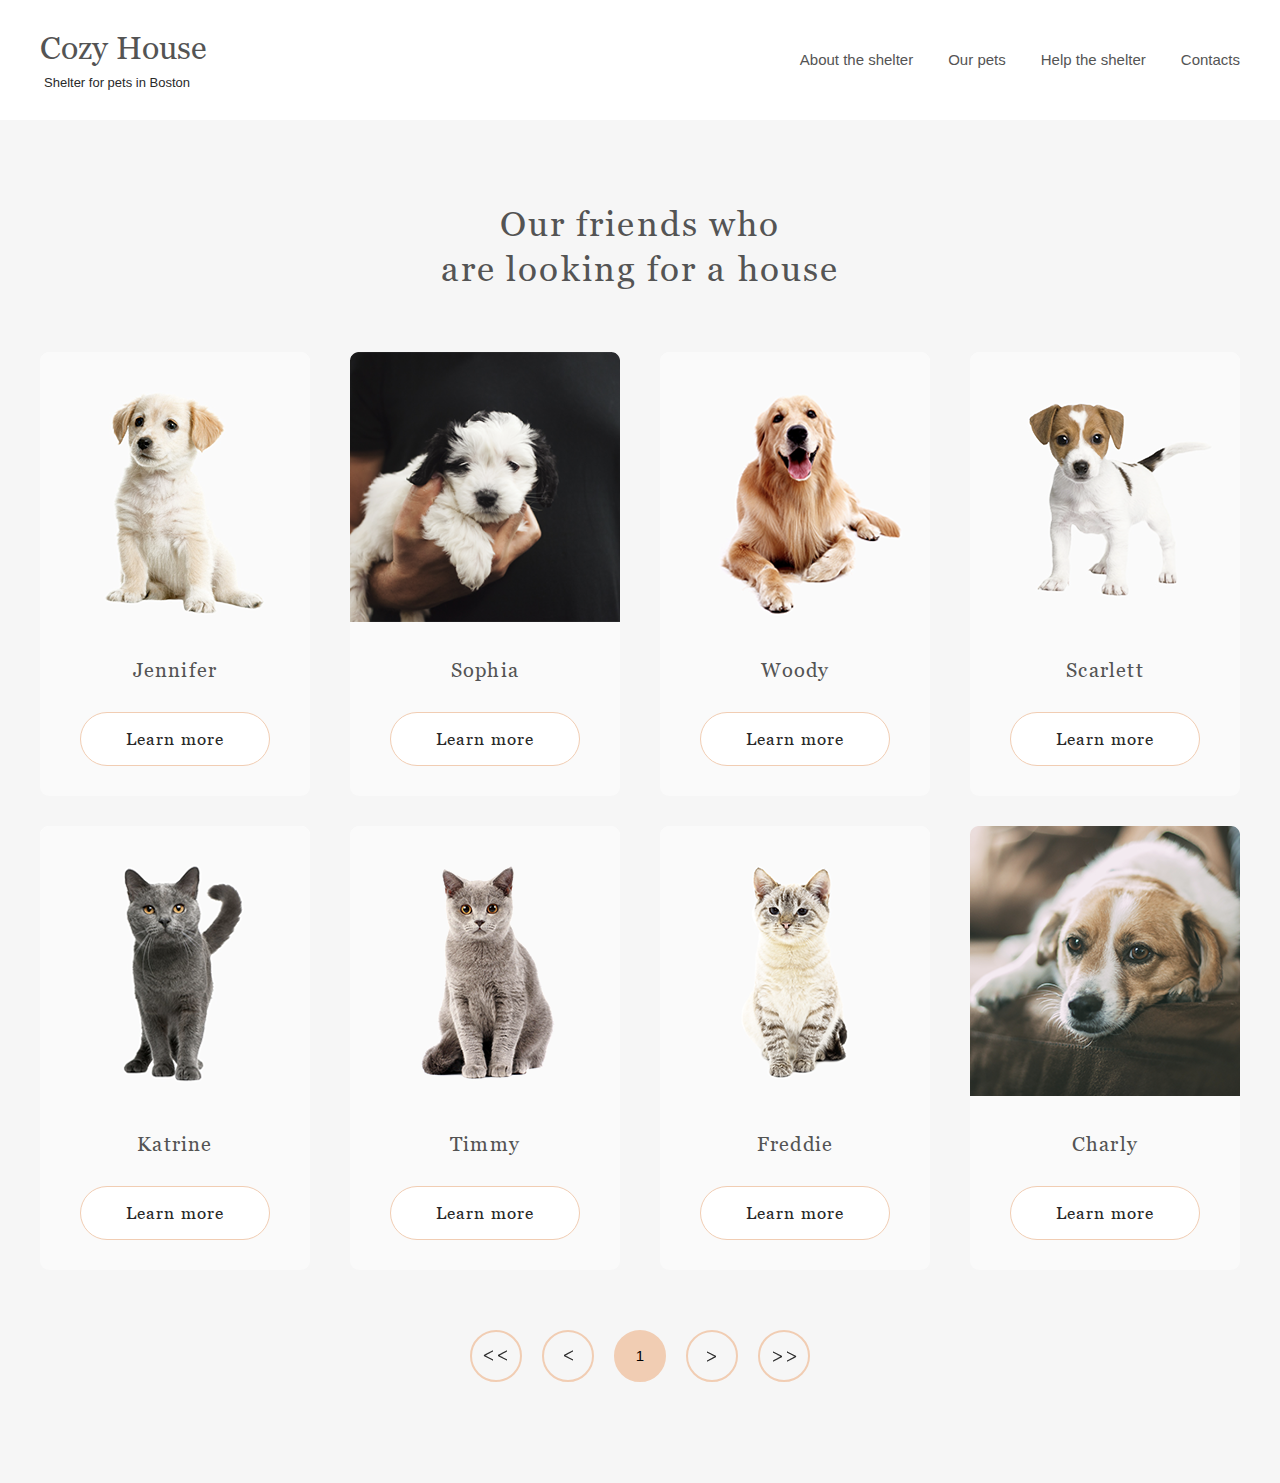
==== pets.html @ 5f69e162 "add: ourPets page, header + slider" ====
<!DOCTYPE html>
<html lang="en">
<head>
    <meta charset="UTF-8">
    <meta http-equiv="X-UA-Compatible" content="IE=edge">
    <meta name="viewport" content="width=device-width, initial-scale=1.0">
    <link rel="stylesheet" href="style.css">
    <title>Our friends</title>
</head>
<body class="mainContainer">
    <header>    
        <div class="headerPets">
            <div class="logo">
                <h1 class="dark1">Cozy House</h1>
                <div class="subtitle dark3">Shelter for pets in Boston</div>

            </div>
            <div class="menu">
                <nav>
                    <ul>
                        <a href='#about'><li class="listItem dark1">About the shelter</li></a>
                        <a href='#ourFriends'><li class="listItem dark1">Our pets</li></a>
                        <a href="#help"><li class="listItem dark1">Help the shelter</li></a>
                        <a href=""><li class="listItem dark1">Contacts</li></a>
                    </ul>
                </nav>
            </div>
        </div>        
    </header>
    <main>
        <section id="OP_pets">
           <h3>Our friends who <br> are looking for a house</h3>
           <div class="OP_slider">
                <div class="OP_track">
                    
                </div>
           </div>
           <div class="sliderButtons">
                <div class="roundButton first"> </div>
                <div class="roundButton previous"> </div>
                <div class="roundButton currentSlide orangeButton"> </div>
                <div class="roundButton next"> </div>
                <div class="roundButton last"> </div>
           </div>
           
        </section>

    </main>
    <footer></footer>
    <script src="ourPets.js" type="module"></script>    
</body>
</html>
---- style.css ----
/* css reset start */
html, body, div, span, applet, object, iframe,
h1, h2, h3, h4, h5, h6, p, blockquote, pre,
a, abbr, acronym, address, big, cite, code,
del, dfn, em, img, ins, kbd, q, s, samp,
small, strike, strong, sub, sup, tt, var,
b, u, i, center,
dl, dt, dd, ol, ul, li,
fieldset, form, label, legend,
table, caption, tbody, tfoot, thead, tr, th, td,
article, aside, canvas, details, embed, 
figure, figcaption, footer, header, hgroup, 
menu, nav, output, ruby, section, summary,
time, mark, audio, video {
	margin: 0;
	padding: 0;
	border: 0;
	font-size: 100%;
	font: inherit;
	vertical-align: baseline;
}
/* HTML5 display-role reset for older browsers */
article, aside, details, figcaption, figure, 
footer, header, hgroup, menu, nav, section {
	display: block;
}
body {
	line-height: 1;
}
ol, ul {
	list-style: none;
}
blockquote, q {
	quotes: none;
}
a{
	text-decoration: none;
	outline: none;
	cursor: pointer;
}
blockquote:before, blockquote:after,
q:before, q:after {
	content: '';
	content: none;
}
table {
	border-collapse: collapse;
	border-spacing: 0;
}
* {
    box-sizing: border-box;
}
/* CSS reset end */
body{
	font-family: 'Arial';
	font-style: normal;
	font-weight: 400;
	font-size: 15px;
	line-height: 160%;
}
.center{
	margin: 0 auto;
}
.headerFooterContainer{
width: 100%;
margin: 0 auto;
display: flex;
justify-content: space-between;
align-items: center;
top: 60px;
position: absolute;
padding: 0 40px;
}
header{
	max-width: 1280px;
	margin: 0 auto;
	position: relative;
}
.mainContainer{
	max-width: 1280px;
	margin: 0 auto;
}
h1{
	font-family: 'Georgia';
	font-style: normal;
	font-weight: 400;
	font-size: 32px;
	line-height: 110%;
	color: #F1CDB3;
}
.subtitle{
	margin-top: 10px;
	font-family: 'Arial';
	font-style: normal;
	font-weight: 400;
	font-size: 13px;
	line-height: 15px;	
	padding-left: 4px;
	color: white;
}
ul{
	display: flex;
	gap: 35px;	
}
.listItem{
	color: #CDCDCD;
	font-family: 'Arial';
	font-style: normal;
	font-weight: 400;
	font-size: 15px;
	line-height: 160%;

}
.notOnly{
	background: url(./assets/start-screen-gradient-background.png);
	background-size: cover;
	height: 908px;
	min-width: 100%;
	padding-top: 180px;	
}
.startContainer{
	display: flex;
	justify-content: space-between;
	align-items: center;
	padding: 0 40px;
}
.startImg{
	display: block;
	margin-left: 42px;
	/* width: 54.53% */
}
h2{
	font-family: 'Georgia';
	font-style: normal;
	font-weight: 400;
	font-size: 44px;
	line-height: 130%;
	color: #FFFFFF;
}
.propos{
	color: #CDCDCD;
	margin: 42px auto;
}
button{
border: #F1CDB3 solid 1px;
border-radius: 100px;
padding: 15px 45px;
font-family: 'Georgia';
font-style: normal;
font-weight: 400;
font-size: 17px;
line-height: 130%;
letter-spacing: 0.06em;
color: #292929;
background-color: #FFFFFF;
cursor: pointer;

}
.orangeButton{
	background-color: #F1CDB3;
}
section#about{
	height: 588px;
	padding: 80px 16.797% 100px;
}
.about{
	display: flex;
	align-items: center;
	gap: 9.375%;	
}
.presentation{
	color: #4C4C4C;
	display: flex;
	flex-direction: column;
	gap: 25px;
}
h3{
	font-family: 'Georgia';
	font-style: normal;
	font-weight: 400;
	font-size: 35px;
	line-height: 130%;
	letter-spacing: 0.06em;
	color: #545454;
}
section#ourFriends{
	padding: 80px 40px 100px;
	background: #F6F6F6;
	width: 100%;
	text-align: center;
}
.sliderContainer{	
	display: flex;
	align-items: center;
	width: 100%;
	margin: 60px auto;
	gap: 52px;
}

.roundButton{
	width: 52px;
	height: 52px;
	border: 2px solid #F1CDB3;
	border-radius: 100px;
	display: flex;
	align-items: center;
	justify-content: center;
	cursor: pointer;
}
.disableButton{
	filter: grayscale(100%);
}

.arrow{
	transform: rotate(180deg)
}
.slider{
	overflow: hidden;
	position: relative;
	max-width: 82.5%;
}
.track{
	margin: 0 auto;
	display: flex;
	gap: 9.09090909%;
	transition: all .5s;
}
.sliderItem{
	min-width: 27.27272727%;
	padding-bottom: 30px;
	background-color: #FAFAFA;
}
.type{
	margin: 30px auto;
	font-family: 'Georgia';
	font-style: normal;
	font-weight: 400;
	font-size: 20px;
	line-height: 23px;
	letter-spacing: 0.06em;
	color: #545454;
}
.petButton:hover{
	background-color: #F1CDB3;
}
.popUp{
	max-width: 70.3125%;
	z-index: 1;
	position: fixed;
	top: 50%;
	left: 50%;
	
	transform: translate(-50%, -50%);
	background: #FAFAFA;
	border-radius: 9px;
	display: none;
	text-align: left;
}
.petPopUp{
	display: flex;
	width: 100%;
	align-items: center;	
	padding-right: 10px;
	padding-bottom: 9px;
	gap: 30px;
	/* min-width: 70.3125%;	 */
}
.closeButton{
	position: absolute;
	right: -38px;
	top: -52px;
}
.petName{
	font-family: 'Georgia';
	font-style: normal;
	font-weight: 400;
	font-size: 35px;
	line-height: 130%;
	letter-spacing: 0.06em;	
	color: #000000;
	margin-bottom: 10px;
}
.petDescription{
	margin-top: 40px;
	font-family: 'Georgia';
	font-style: normal;
	font-weight: 400;
	font-size: 15px;
	line-height: 110%;
	letter-spacing: 0.06em;
	color: #000000;
}
h4{
	font-family: 'Georgia';
	font-style: normal;
	font-weight: 400;
	font-size: 20px;
	line-height: 115%;
	letter-spacing: 0.06em;	
	color: #000000;	
}
.petPopupImg{
	min-width: 50%;
}
.grayBG{
	width: 100%;
	height: 100vh;
	position: fixed;
	top: 0;
	background: rgba(41, 41, 41, 0.6);
	display: none;
}
.visible{
	display: block;
}

/* our Friends end */

/* help start */

section#help {
	padding: 80px 50px 100px 50px;
	text-align: center;
}
.helpKinds{
	display: flex;
	flex-wrap: wrap;
	justify-content: center;
	align-items: flex-end;
	column-gap: 120px;
	row-gap: 50px;
	margin-top: 60px;
}
.helpKind{
	font-family: 'Georgia';
	font-style: normal;
	font-weight: 400;
	font-size: 20px;
	line-height: 115%;
	letter-spacing: 0.06em;	
	color: #000000;
	margin-top: 25px;
}
/* help end */


/* donation start */

section#donation{
	padding: 6.3% 16.7% 7.9% 14.3% ;
	background: #F6F6F6;
	display: flex;
	align-items: center;
	gap: 20px;
}
.bankCard {
	background: #F1CDB3;
	border-radius: 9px;
	width: 100%;
	padding: 10px 15px 10px 60px;
}
.bank{
	margin-top: 20px;
	margin-bottom: 20px;
}
.bankCard::before{
	content: url(./assets/credit-card.svg);
	position: absolute;
	transform: translateX(-130%);
}
.legalInfo{
	font-family: 'Arial';
	font-style: italic;
	font-weight: 400;
	font-size: 12px;
	line-height: 18px;
	display: flex;
	align-items: center;	
	color: #B2B2B2;
	margin-top: 20px;	
}

/* donation end */



/* contacts start */

footer#contacts{
	background-image: url(./assets/footer-gradient-background.png);
	background-repeat: no-repeat;
	background-position: center;
	background-size: cover;
	width: 100%;	
}
.contactsContainer{
	display: flex;
	gap: 145px;
	padding: 3.2% 3.2% 0 3.2%;
}
.white{
	color: #FFFFFF;
}
.footerH4{
	color: #F1CDB3;
	display: inline-block;
	margin-left: 20px;
}
.contact{
	display: flex;
	flex-direction: column;
	justify-content: space-between;
	margin-bottom: 64px;
}
.location{
	display: flex;
	flex-direction: column;
	justify-content: space-between;
	margin-bottom: 64px;
}
.contactItem{
	display: flex;
	align-items: center;
}



/* contaacts end */

/* our pets start */

.headerPets{
	width: 100%;
	display: flex;
	justify-content: space-between;
	align-items: center;
	margin-top: 30px;
	margin-bottom: 30px;
	padding: 0 40px;
}
.dark1{
	color: #545454;
}
.dark3{
	color: #292929;
}
section#OP_pets{
	background: #F6F6F6;
	text-align: center;
	padding: 6.3% 40px 7.9% 40px;
}
.OP_slider{
	margin-top: 60px;
	margin-bottom: 60px;
	width: 100%;
	overflow: hidden;
}
.OP_track{
	display: flex;
	flex-wrap: nowrap;
	transition: all 1s;

}
.OP_slide{
	display: flex;
	flex-wrap: wrap;
	column-gap: 3.33333333%;
	row-gap: 30px;
	min-width: 100%;
}
.OP_petItem{
	max-width: 22.5%;
	background: #FAFAFA;
	border-radius: 9px;
	padding-bottom: 30px;
}
.sliderButtons{
	display: flex;
	margin: 0 auto;
	gap: 20px;
	max-width: 340px;
}
.first{
	background: url(./assets/last.png) no-repeat center;
	transform: rotate(180deg);
}
.next{
	background: url(./assets/next.png) no-repeat center;
}
.previous{
	background: url(./assets/next.png) no-repeat center;
	transform: rotate(180deg);
}
.last{
	background: url(./assets/last.png) no-repeat center;
}
/* our pets end */










@media screen and (max-width: 1279px) {
	section#OP_pets{
		background: #F6F6F6;
		text-align: center;
		padding: 10.42% 94px 10% 94px;
	}
	.OP_slide{
		column-gap: 6.89655%;		
	}
	.OP_petItem{
		min-width: 46.551724%;
		background: #FAFAFA;
		border-radius: 9px;
		padding-bottom: 30px;
	}
}

@font-face {
	font-family: 'Georgia';
	src: url(./fonts/georgia.ttf);
	font-style: normal;
	font-weight: 400;
}
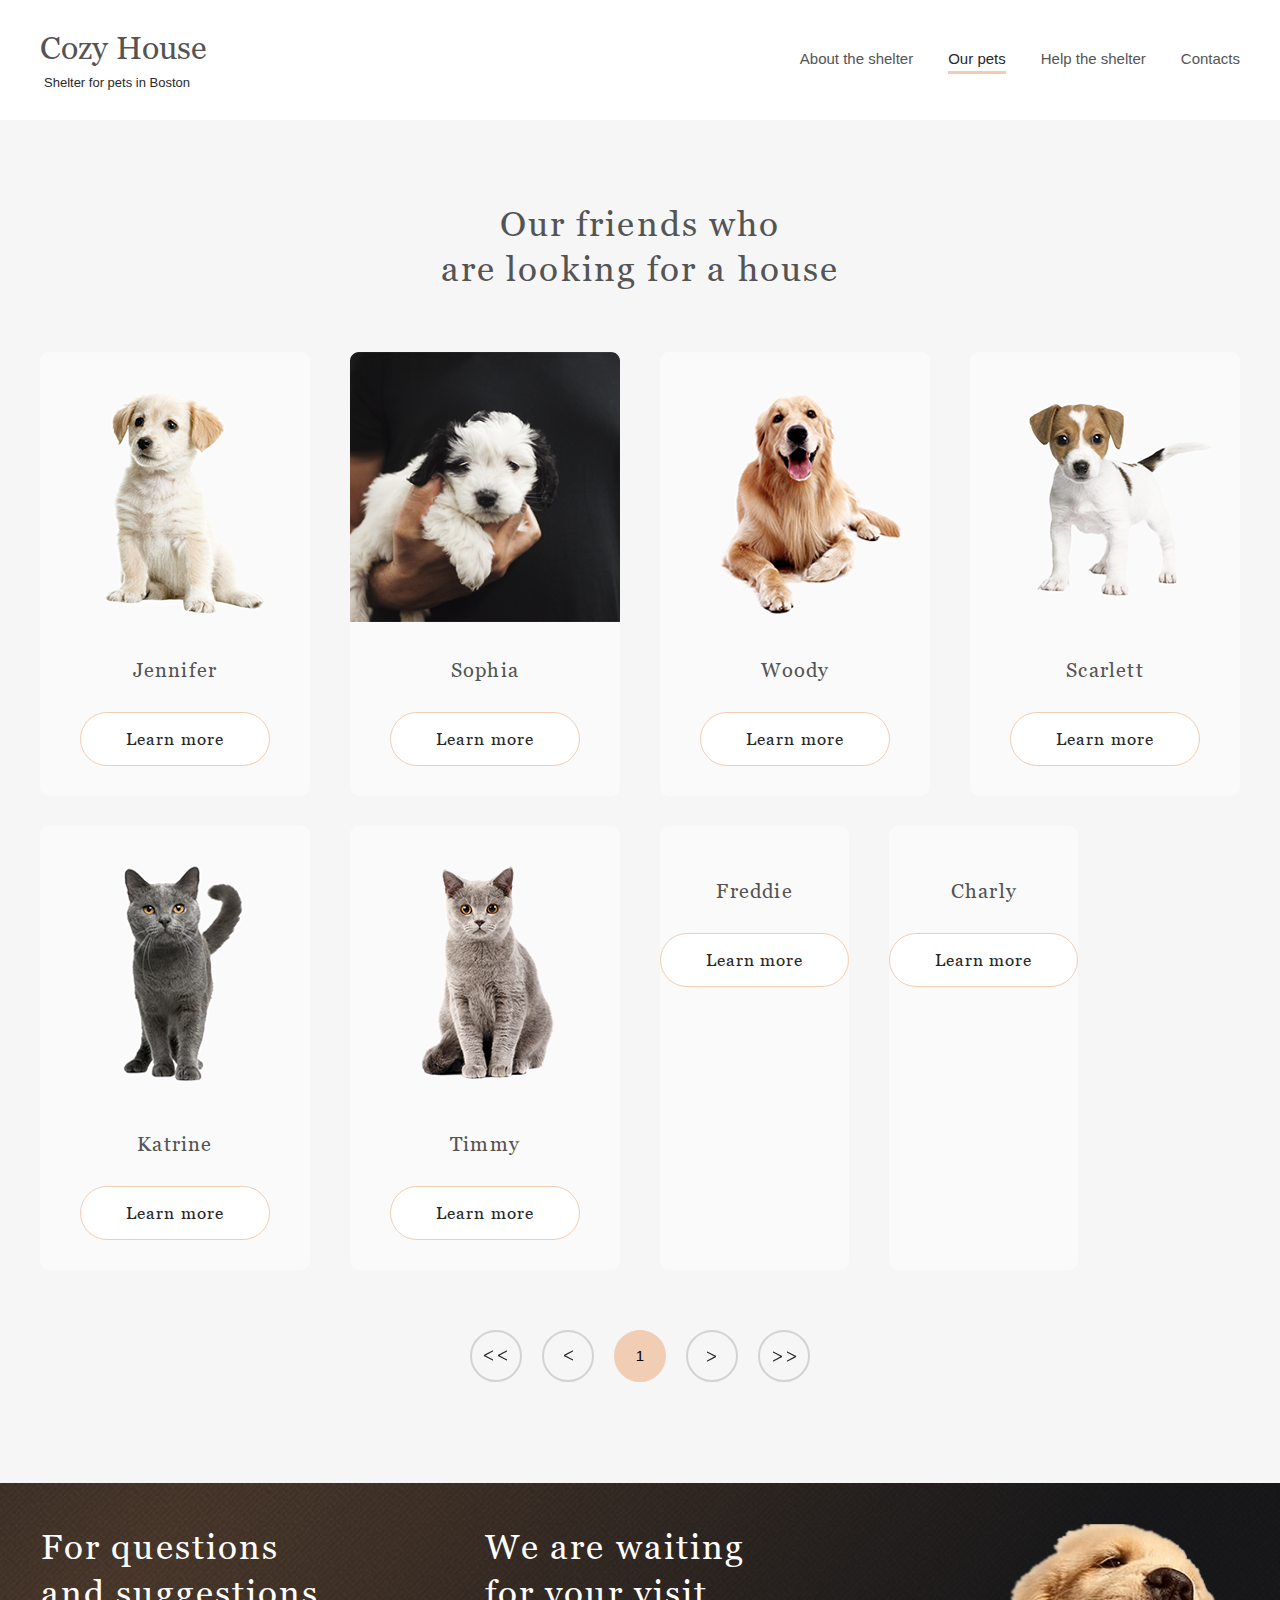
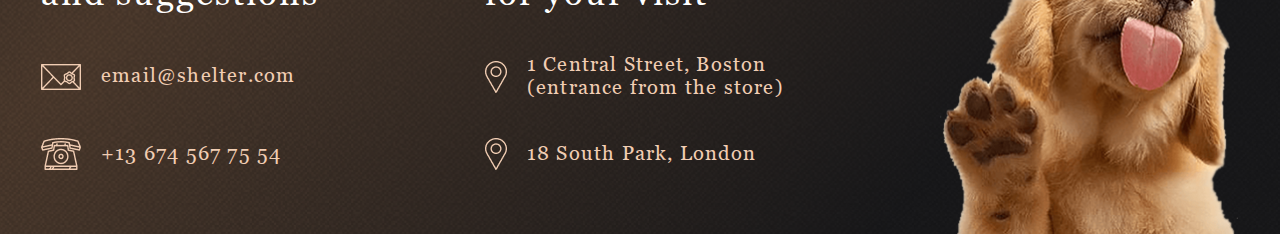
==== commit 8c6a4a62: "ourPets page is done" ====
--- a/pets.html
+++ b/pets.html
@@ -11,17 +11,17 @@
     <header>    
         <div class="headerPets">
             <div class="logo">
-                <h1 class="dark1">Cozy House</h1>
-                <div class="subtitle dark3">Shelter for pets in Boston</div>
+                <a href="./index.html"><h1 class="dark1">Cozy House</h1>
+                <div class="subtitle dark3">Shelter for pets in Boston</div></a>
 
             </div>
             <div class="menu">
                 <nav>
                     <ul>
-                        <a href='#about'><li class="listItem dark1">About the shelter</li></a>
-                        <a href='#ourFriends'><li class="listItem dark1">Our pets</li></a>
-                        <a href="#help"><li class="listItem dark1">Help the shelter</li></a>
-                        <a href=""><li class="listItem dark1">Contacts</li></a>
+                        <a href='./index.html#about'><li class="listItem dark1 li_OP">About the shelter</li></a>
+                        <a href='#OP_pets'><li class="listItem dark1 li_OP" id="current_li_OP">Our pets</li></a>
+                        <a href="./index.html#help"><li class="listItem dark1 li_OP">Help the shelter</li></a>
+                        <a href="#contacts"><li class="listItem dark1 li_OP">Contacts</li></a>
                     </ul>
                 </nav>
             </div>
@@ -46,7 +46,35 @@
         </section>
 
     </main>
-    <footer></footer>
+    <footer id="contacts">
+        
+            <div class="contactsContainer">
+                <div class="contact">
+                    <h3 class="white">For questions and suggestions</h3>
+                    <div class="contactItem">
+                        <img src="./assets/mail.png" alt="e-mail pic"> 
+                        <a href="mailto: email@shelter.com"><h4 class="footerH4">email@shelter.com</h4> </a>
+                    </div>
+                    <div class="contactItem">
+                        <img src="./assets/phone.png" alt="phone pic"> 
+                        <a href="tel: +13 674 567 75 54"><h4 class="footerH4">+13 674 567 75 54</h4></a>
+                    </div>
+                </div>
+                <div class="location">
+                    <h3 class="white">We are waiting for your visit</h3>
+                    <div class="contactItem">
+                        <img src="./assets/pin.png" alt="pin pic"> 
+                        <a href="https://www.google.com/maps/place/Kheppipet/@53.9284606,27.5638872,15z/data=!4m2!3m1!1s0x0:0x6fe3a6a5ea40aec8?sa=X&ved=2ahUKEwj7yfOM9IL6AhVPposKHeBvDN4Q_BJ6BAgdEAU&hl=en"><h4 class="footerH4">1 Central Street, Boston (entrance from the store)</h4></a>
+                    </div>
+                    <div class="contactItem">
+                        <img src="./assets/pin.png" alt="pin pic"> 
+                        <a href="https://www.google.com/maps/place/Kheppipet/@53.9284606,27.5638872,15z/data=!4m2!3m1!1s0x0:0x6fe3a6a5ea40aec8?sa=X&ved=2ahUKEwj7yfOM9IL6AhVPposKHeBvDN4Q_BJ6BAgdEAU&hl=en"><h4 class="footerH4">18 South Park, London </h4></a>
+                    </div>
+                </div>
+                <img src="./assets/footer-puppy.png" alt="puppy">
+            </div>
+        
+    </footer>
     <script src="ourPets.js" type="module"></script>    
 </body>
 </html>--- a/style.css
+++ b/style.css
@@ -102,6 +102,20 @@
 	display: flex;
 	gap: 35px;	
 }
+#current_li{
+	color: #FAFAFA;
+	border-bottom: 3px solid #F1CDB3;
+}
+#current_li_OP{
+	color: #292929;
+	border-bottom: 3px solid #F1CDB3;
+}
+.li_main:hover{
+	color: #FAFAFA
+}
+.li_OP:hover{
+	color: #292929;
+}
 .listItem{
 	color: #CDCDCD;
 	font-family: 'Arial';
@@ -159,6 +173,9 @@
 .orangeButton{
 	background-color: #F1CDB3;
 }
+.orangeButton:hover{
+	background-color: #FDDCC4;
+}
 section#about{
 	height: 588px;
 	padding: 80px 16.797% 100px;
@@ -206,6 +223,9 @@
 	align-items: center;
 	justify-content: center;
 	cursor: pointer;
+}
+.roundButton:hover{
+	background-color: #F1CDB3;
 }
 .disableButton{
 	filter: grayscale(100%);
@@ -507,8 +527,6 @@
 
 @media screen and (max-width: 1279px) {
 	section#OP_pets{
-		background: #F6F6F6;
-		text-align: center;
 		padding: 10.42% 94px 10% 94px;
 	}
 	.OP_slide{
@@ -522,6 +540,18 @@
 	}
 }
 
+@media screen and (max-width: 768px) {
+	section#OP_pets{
+		padding: 42px 3.2% 42px 3.2%;
+	}
+	.OP_slide{
+		column-gap: 6.89655%;		
+	}
+	.OP_petItem{
+		min-width: 100%;
+	}
+}
+
 @font-face {
 	font-family: 'Georgia';
 	src: url(./fonts/georgia.ttf);
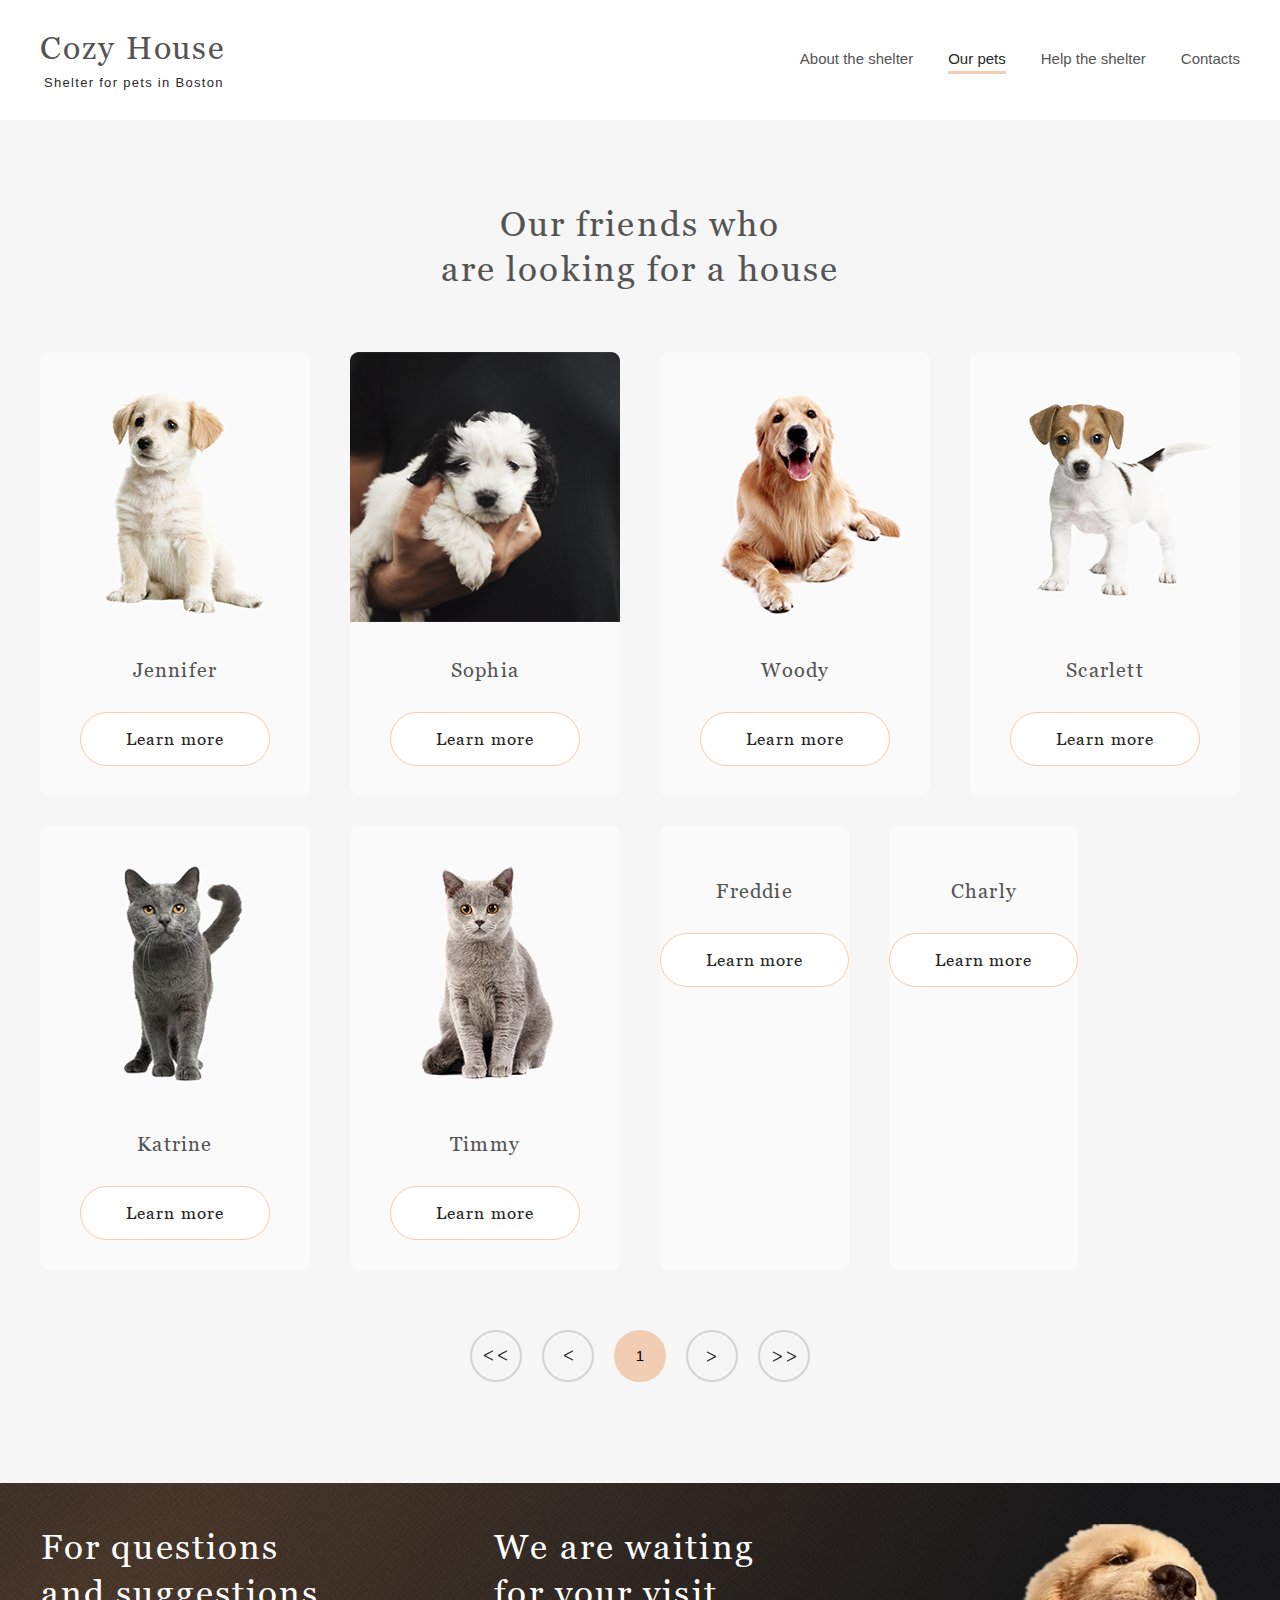
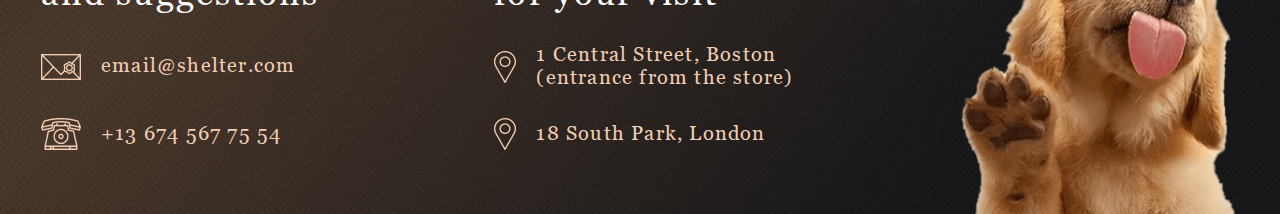
==== commit 5bf0664f: "done till the help, need to fix slider.js" ====
--- a/pets.html
+++ b/pets.html
@@ -71,7 +71,7 @@
                         <a href="https://www.google.com/maps/place/Kheppipet/@53.9284606,27.5638872,15z/data=!4m2!3m1!1s0x0:0x6fe3a6a5ea40aec8?sa=X&ved=2ahUKEwj7yfOM9IL6AhVPposKHeBvDN4Q_BJ6BAgdEAU&hl=en"><h4 class="footerH4">18 South Park, London </h4></a>
                     </div>
                 </div>
-                <img src="./assets/footer-puppy.png" alt="puppy">
+                <img src="./assets/footer-puppy.png" class="footerImg" alt="puppy">
             </div>
         
     </footer>
--- a/style.css
+++ b/style.css
@@ -87,6 +87,7 @@
 	font-size: 32px;
 	line-height: 110%;
 	color: #F1CDB3;
+	letter-spacing: 0.06em;
 }
 .subtitle{
 	margin-top: 10px;
@@ -97,6 +98,7 @@
 	line-height: 15px;	
 	padding-left: 4px;
 	color: white;
+	letter-spacing: 0.1em;
 }
 ul{
 	display: flex;
@@ -128,7 +130,7 @@
 .notOnly{
 	background: url(./assets/start-screen-gradient-background.png);
 	background-size: cover;
-	height: 908px;
+	height: 100%;
 	min-width: 100%;
 	padding-top: 180px;	
 }
@@ -141,7 +143,10 @@
 .startImg{
 	display: block;
 	margin-left: 42px;
-	/* width: 54.53% */
+	width: 54.53%
+}
+.startButton2{
+	display: none;
 }
 h2{
 	font-family: 'Georgia';
@@ -176,8 +181,10 @@
 .orangeButton:hover{
 	background-color: #FDDCC4;
 }
+
+/* about start */
+
 section#about{
-	height: 588px;
 	padding: 80px 16.797% 100px;
 }
 .about{
@@ -418,6 +425,10 @@
 	gap: 145px;
 	padding: 3.2% 3.2% 0 3.2%;
 }
+.footerImg{
+	display: block;
+	width: 23.4375%;
+}
 .white{
 	color: #FFFFFF;
 }
@@ -526,6 +537,59 @@
 
 
 @media screen and (max-width: 1279px) {
+	.headerFooterContainer{
+		top: 30px;
+		padding: 0 30px;
+	}
+	.startContainer{
+		flex-direction: column;
+		margin-left: 20.052%;
+		margin-right: 20.052%;
+		padding: 0;
+	}
+	.startImg{
+		width: 123.695%;
+		margin-top: 100px;
+		align-self: start;
+		margin-left: 0;
+	}
+	.notOnly{
+		padding-top: 150px;
+	}
+
+	.startButton{
+		display: none;
+	}
+	.startButton2{
+		display: block;
+	}
+
+	section#about{
+		padding: 80px 22.005% 100px;
+	}
+	.about{
+		flex-direction: column;
+		gap: 80px;
+	}
+	.presentation{
+		order: -1;
+	}
+	section#ourFriends{
+		padding: 80px 30px 100px;
+	}
+	.sliderContainer{
+		gap: 1.6949%;
+	}
+	.slider{
+		max-width: 81.92%;
+	}
+	.track{
+		gap: 6.8493%;
+	}
+	.sliderItem{
+		min-width: 46.2328%
+	}
+
 	section#OP_pets{
 		padding: 10.42% 94px 10% 94px;
 	}
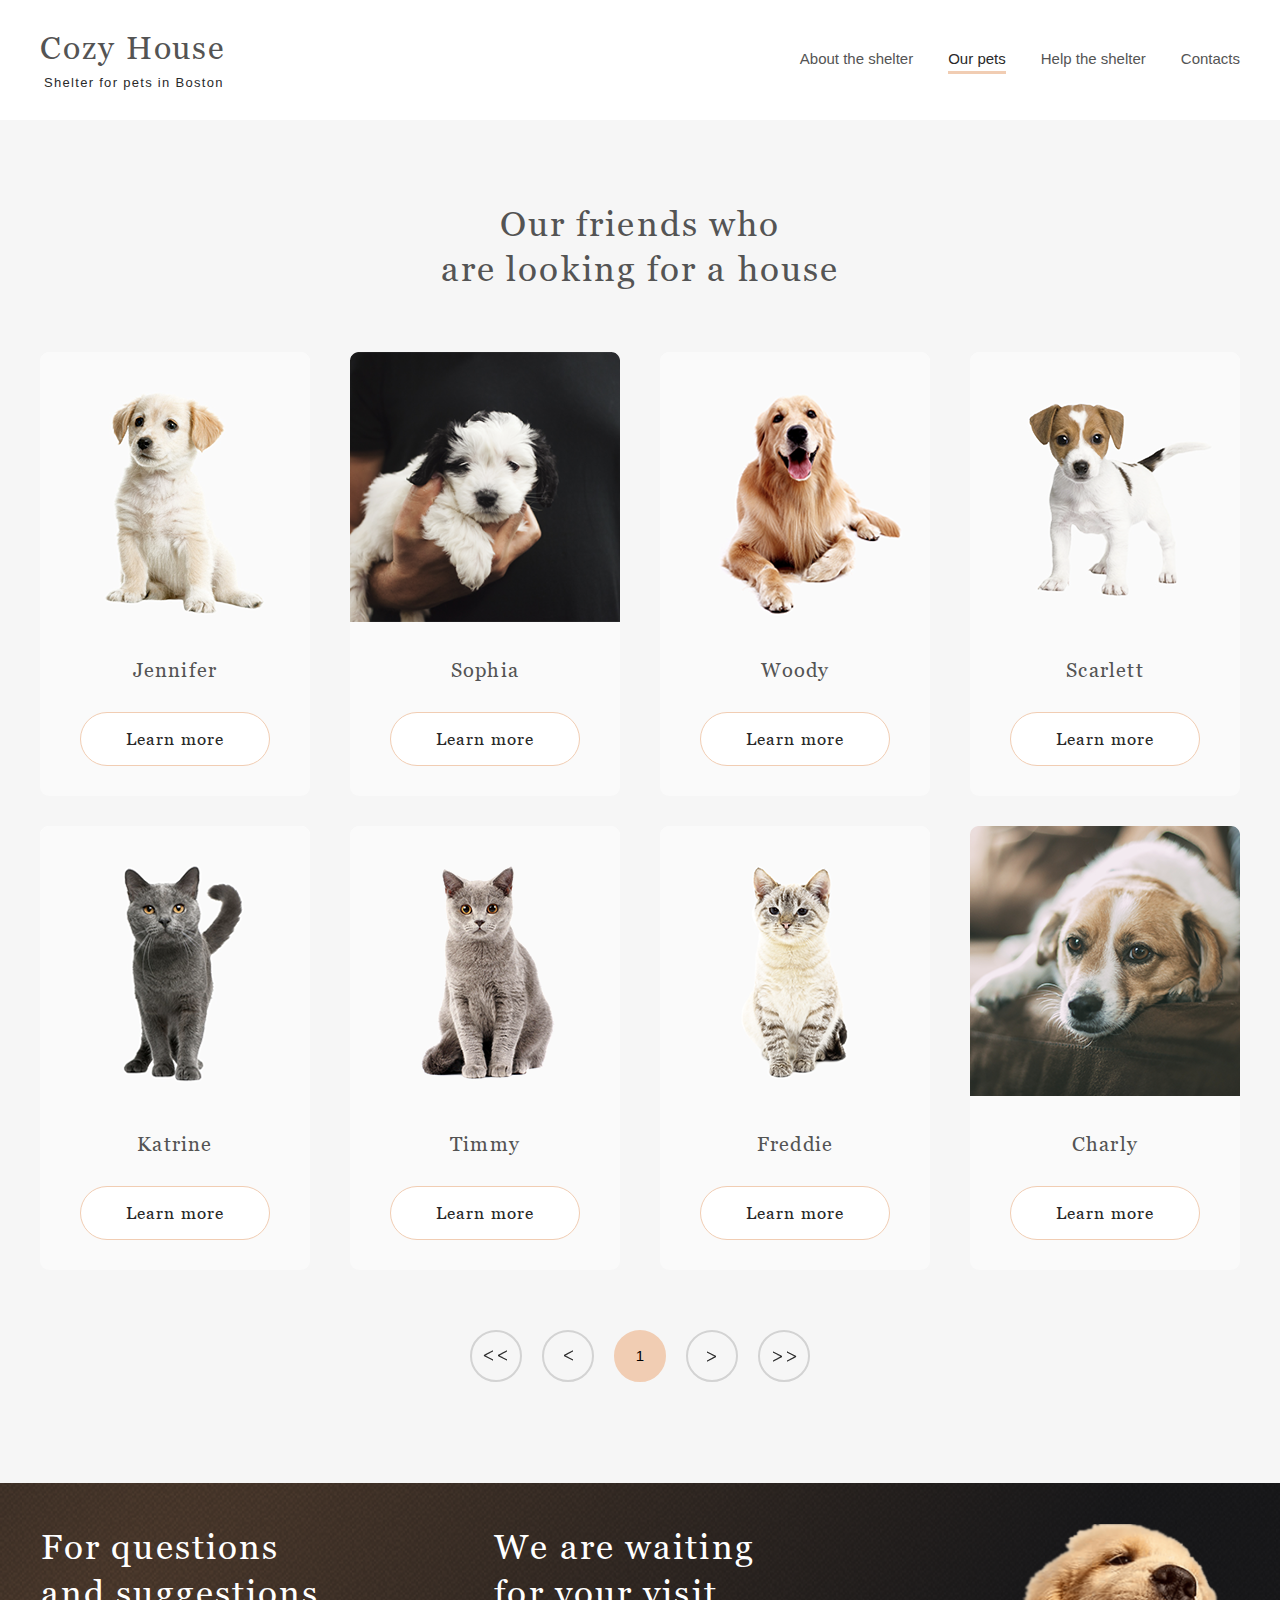
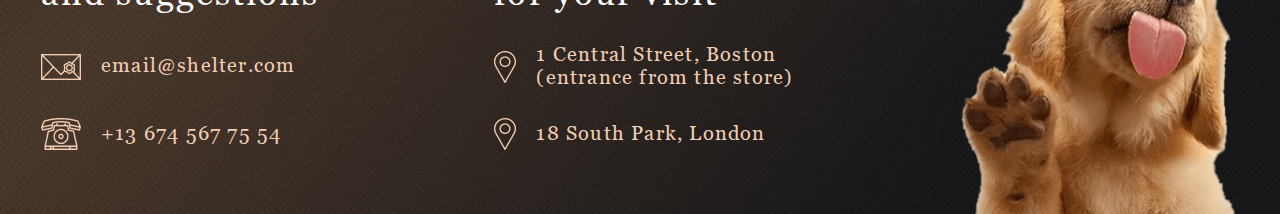
==== commit 4b4de1a2: "adaptive is done" ====
--- a/pets.html
+++ b/pets.html
@@ -48,32 +48,33 @@
     </main>
     <footer id="contacts">
         
-            <div class="contactsContainer">
-                <div class="contact">
-                    <h3 class="white">For questions and suggestions</h3>
-                    <div class="contactItem">
-                        <img src="./assets/mail.png" alt="e-mail pic"> 
-                        <a href="mailto: email@shelter.com"><h4 class="footerH4">email@shelter.com</h4> </a>
-                    </div>
-                    <div class="contactItem">
-                        <img src="./assets/phone.png" alt="phone pic"> 
-                        <a href="tel: +13 674 567 75 54"><h4 class="footerH4">+13 674 567 75 54</h4></a>
-                    </div>
+        <div class="contactsContainer">
+            <div class="contact">
+                <h3 class="white">For questions and suggestions</h3>
+                <div class="contactItem">
+                    <img src="./assets/mail.png" alt="e-mail pic"> 
+                    <a href="mailto: email@shelter.com"><h4 class="footerH4">email@shelter.com</h4> </a>
                 </div>
-                <div class="location">
-                    <h3 class="white">We are waiting for your visit</h3>
-                    <div class="contactItem">
-                        <img src="./assets/pin.png" alt="pin pic"> 
-                        <a href="https://www.google.com/maps/place/Kheppipet/@53.9284606,27.5638872,15z/data=!4m2!3m1!1s0x0:0x6fe3a6a5ea40aec8?sa=X&ved=2ahUKEwj7yfOM9IL6AhVPposKHeBvDN4Q_BJ6BAgdEAU&hl=en"><h4 class="footerH4">1 Central Street, Boston (entrance from the store)</h4></a>
-                    </div>
-                    <div class="contactItem">
-                        <img src="./assets/pin.png" alt="pin pic"> 
-                        <a href="https://www.google.com/maps/place/Kheppipet/@53.9284606,27.5638872,15z/data=!4m2!3m1!1s0x0:0x6fe3a6a5ea40aec8?sa=X&ved=2ahUKEwj7yfOM9IL6AhVPposKHeBvDN4Q_BJ6BAgdEAU&hl=en"><h4 class="footerH4">18 South Park, London </h4></a>
-                    </div>
+                <div class="contactItem">
+                    <img src="./assets/phone.png" alt="phone pic"> 
+                    <a href="tel: +13 674 567 75 54"><h4 class="footerH4">+13 674 567 75 54</h4></a>
                 </div>
-                <img src="./assets/footer-puppy.png" class="footerImg" alt="puppy">
             </div>
-        
+            <div class="location">
+                <h3 class="white">We are waiting for your visit</h3>
+                <div class="contactItem">
+                    <img src="./assets/pin.png" alt="pin pic"> 
+                    <a href="https://www.google.com/maps/place/Kheppipet/@53.9284606,27.5638872,15z/data=!4m2!3m1!1s0x0:0x6fe3a6a5ea40aec8?sa=X&ved=2ahUKEwj7yfOM9IL6AhVPposKHeBvDN4Q_BJ6BAgdEAU&hl=en"><h4 class="footerH4">1 Central Street, Boston (entrance from the store)</h4></a>
+                </div>
+                <div class="contactItem">
+                    <img src="./assets/pin.png" alt="pin pic"> 
+                    <a href="https://www.google.com/maps/place/Kheppipet/@53.9284606,27.5638872,15z/data=!4m2!3m1!1s0x0:0x6fe3a6a5ea40aec8?sa=X&ved=2ahUKEwj7yfOM9IL6AhVPposKHeBvDN4Q_BJ6BAgdEAU&hl=en"><h4 class="footerH4">18 South Park, London </h4></a>
+                </div>
+            </div>
+            <img src="./assets/footer-puppy.png" alt="puppy" class="footerImg">
+        </div>
+        <img src="./assets/footer-puppy.png" alt="puppy" class="footerImg_768 center">
+    
     </footer>
     <script src="ourPets.js" type="module"></script>    
 </body>
--- a/style.css
+++ b/style.css
@@ -222,7 +222,7 @@
 }
 
 .roundButton{
-	width: 52px;
+	min-width: 52px;
 	height: 52px;
 	border: 2px solid #F1CDB3;
 	border-radius: 100px;
@@ -525,6 +525,9 @@
 .last{
 	background: url(./assets/last.png) no-repeat center;
 }
+.footerImg_768{
+	display: none;
+}
 /* our pets end */
 
 
@@ -578,7 +581,8 @@
 		padding: 80px 30px 100px;
 	}
 	.sliderContainer{
-		gap: 1.6949%;
+		gap: 0;
+		justify-content: space-between;
 	}
 	.slider{
 		max-width: 81.92%;
@@ -587,9 +591,45 @@
 		gap: 6.8493%;
 	}
 	.sliderItem{
-		min-width: 46.2328%
-	}
-
+		min-width: 46.551724%
+	}
+	section#help {
+		padding: 80px 8.9843% 100px;
+	}
+	.helpKinds{
+		row-gap: 60px;
+		column-gap: 57px;
+	}
+	.helpItem{
+		min-width: 26.984%;
+	}
+	section#donation{
+		padding: 10.4% 25.26% 13.0208% ;
+		flex-direction: column;
+		gap: 60px;
+	}
+	.donationDog{
+		order: 1;
+	}
+	.bankCard{
+		width: fit-content;
+	}
+	.footerImg{
+		display: none;
+	}
+	.footerImg_768{
+		display: block;
+		align-self: flex-end;
+		width: min-content;
+	}
+	.contactsContainer{
+		padding: 3.9% 8.3% 8.3%;
+		gap: 8.3%;
+	}
+	.contact, .location{
+		height: 234px;
+		margin-bottom: 0;
+	}
 	section#OP_pets{
 		padding: 10.42% 94px 10% 94px;
 	}
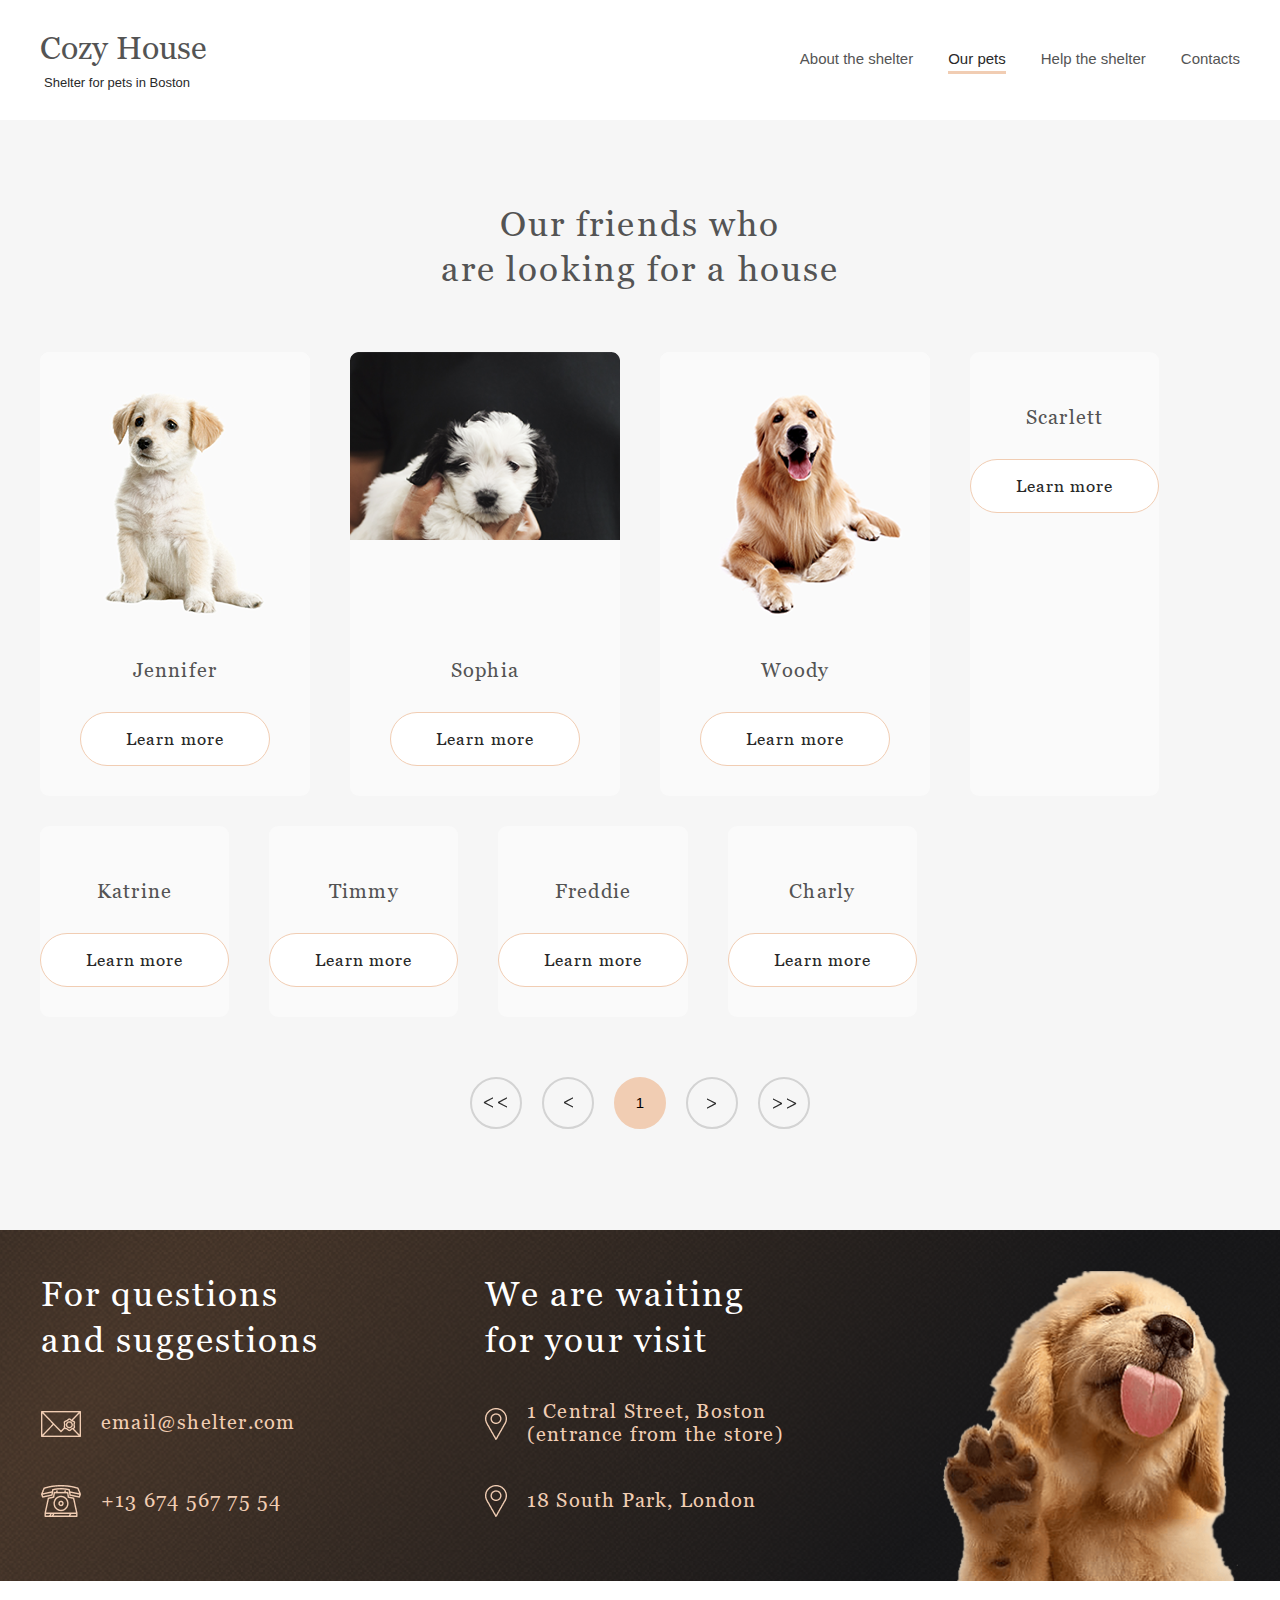
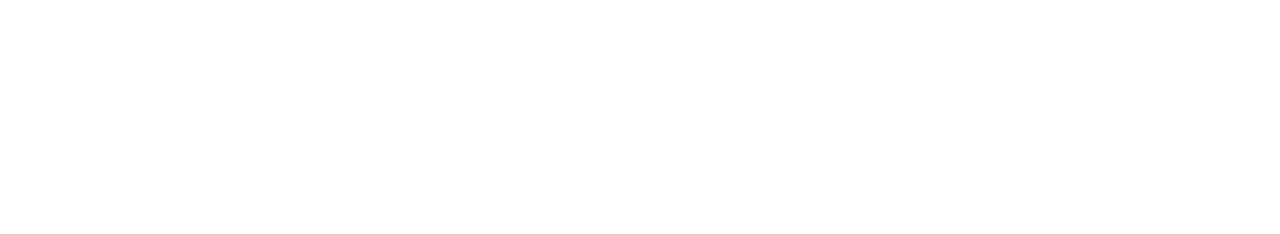
==== commit 1881f27f: "Revert "Resize768 1280"" ====
--- a/pets.html
+++ b/pets.html
@@ -48,33 +48,32 @@
     </main>
     <footer id="contacts">
         
-        <div class="contactsContainer">
-            <div class="contact">
-                <h3 class="white">For questions and suggestions</h3>
-                <div class="contactItem">
-                    <img src="./assets/mail.png" alt="e-mail pic"> 
-                    <a href="mailto: email@shelter.com"><h4 class="footerH4">email@shelter.com</h4> </a>
+            <div class="contactsContainer">
+                <div class="contact">
+                    <h3 class="white">For questions and suggestions</h3>
+                    <div class="contactItem">
+                        <img src="./assets/mail.png" alt="e-mail pic"> 
+                        <a href="mailto: email@shelter.com"><h4 class="footerH4">email@shelter.com</h4> </a>
+                    </div>
+                    <div class="contactItem">
+                        <img src="./assets/phone.png" alt="phone pic"> 
+                        <a href="tel: +13 674 567 75 54"><h4 class="footerH4">+13 674 567 75 54</h4></a>
+                    </div>
                 </div>
-                <div class="contactItem">
-                    <img src="./assets/phone.png" alt="phone pic"> 
-                    <a href="tel: +13 674 567 75 54"><h4 class="footerH4">+13 674 567 75 54</h4></a>
+                <div class="location">
+                    <h3 class="white">We are waiting for your visit</h3>
+                    <div class="contactItem">
+                        <img src="./assets/pin.png" alt="pin pic"> 
+                        <a href="https://www.google.com/maps/place/Kheppipet/@53.9284606,27.5638872,15z/data=!4m2!3m1!1s0x0:0x6fe3a6a5ea40aec8?sa=X&ved=2ahUKEwj7yfOM9IL6AhVPposKHeBvDN4Q_BJ6BAgdEAU&hl=en"><h4 class="footerH4">1 Central Street, Boston (entrance from the store)</h4></a>
+                    </div>
+                    <div class="contactItem">
+                        <img src="./assets/pin.png" alt="pin pic"> 
+                        <a href="https://www.google.com/maps/place/Kheppipet/@53.9284606,27.5638872,15z/data=!4m2!3m1!1s0x0:0x6fe3a6a5ea40aec8?sa=X&ved=2ahUKEwj7yfOM9IL6AhVPposKHeBvDN4Q_BJ6BAgdEAU&hl=en"><h4 class="footerH4">18 South Park, London </h4></a>
+                    </div>
                 </div>
+                <img src="./assets/footer-puppy.png" alt="puppy">
             </div>
-            <div class="location">
-                <h3 class="white">We are waiting for your visit</h3>
-                <div class="contactItem">
-                    <img src="./assets/pin.png" alt="pin pic"> 
-                    <a href="https://www.google.com/maps/place/Kheppipet/@53.9284606,27.5638872,15z/data=!4m2!3m1!1s0x0:0x6fe3a6a5ea40aec8?sa=X&ved=2ahUKEwj7yfOM9IL6AhVPposKHeBvDN4Q_BJ6BAgdEAU&hl=en"><h4 class="footerH4">1 Central Street, Boston (entrance from the store)</h4></a>
-                </div>
-                <div class="contactItem">
-                    <img src="./assets/pin.png" alt="pin pic"> 
-                    <a href="https://www.google.com/maps/place/Kheppipet/@53.9284606,27.5638872,15z/data=!4m2!3m1!1s0x0:0x6fe3a6a5ea40aec8?sa=X&ved=2ahUKEwj7yfOM9IL6AhVPposKHeBvDN4Q_BJ6BAgdEAU&hl=en"><h4 class="footerH4">18 South Park, London </h4></a>
-                </div>
-            </div>
-            <img src="./assets/footer-puppy.png" alt="puppy" class="footerImg">
-        </div>
-        <img src="./assets/footer-puppy.png" alt="puppy" class="footerImg_768 center">
-    
+        
     </footer>
     <script src="ourPets.js" type="module"></script>    
 </body>
--- a/style.css
+++ b/style.css
@@ -87,7 +87,6 @@
 	font-size: 32px;
 	line-height: 110%;
 	color: #F1CDB3;
-	letter-spacing: 0.06em;
 }
 .subtitle{
 	margin-top: 10px;
@@ -98,7 +97,6 @@
 	line-height: 15px;	
 	padding-left: 4px;
 	color: white;
-	letter-spacing: 0.1em;
 }
 ul{
 	display: flex;
@@ -130,7 +128,7 @@
 .notOnly{
 	background: url(./assets/start-screen-gradient-background.png);
 	background-size: cover;
-	height: 100%;
+	height: 908px;
 	min-width: 100%;
 	padding-top: 180px;	
 }
@@ -143,10 +141,7 @@
 .startImg{
 	display: block;
 	margin-left: 42px;
-	width: 54.53%
-}
-.startButton2{
-	display: none;
+	/* width: 54.53% */
 }
 h2{
 	font-family: 'Georgia';
@@ -181,10 +176,8 @@
 .orangeButton:hover{
 	background-color: #FDDCC4;
 }
-
-/* about start */
-
 section#about{
+	height: 588px;
 	padding: 80px 16.797% 100px;
 }
 .about{
@@ -222,7 +215,7 @@
 }
 
 .roundButton{
-	min-width: 52px;
+	width: 52px;
 	height: 52px;
 	border: 2px solid #F1CDB3;
 	border-radius: 100px;
@@ -425,10 +418,6 @@
 	gap: 145px;
 	padding: 3.2% 3.2% 0 3.2%;
 }
-.footerImg{
-	display: block;
-	width: 23.4375%;
-}
 .white{
 	color: #FFFFFF;
 }
@@ -525,9 +514,6 @@
 .last{
 	background: url(./assets/last.png) no-repeat center;
 }
-.footerImg_768{
-	display: none;
-}
 /* our pets end */
 
 
@@ -540,96 +526,6 @@
 
 
 @media screen and (max-width: 1279px) {
-	.headerFooterContainer{
-		top: 30px;
-		padding: 0 30px;
-	}
-	.startContainer{
-		flex-direction: column;
-		margin-left: 20.052%;
-		margin-right: 20.052%;
-		padding: 0;
-	}
-	.startImg{
-		width: 123.695%;
-		margin-top: 100px;
-		align-self: start;
-		margin-left: 0;
-	}
-	.notOnly{
-		padding-top: 150px;
-	}
-
-	.startButton{
-		display: none;
-	}
-	.startButton2{
-		display: block;
-	}
-
-	section#about{
-		padding: 80px 22.005% 100px;
-	}
-	.about{
-		flex-direction: column;
-		gap: 80px;
-	}
-	.presentation{
-		order: -1;
-	}
-	section#ourFriends{
-		padding: 80px 30px 100px;
-	}
-	.sliderContainer{
-		gap: 0;
-		justify-content: space-between;
-	}
-	.slider{
-		max-width: 81.92%;
-	}
-	.track{
-		gap: 6.8493%;
-	}
-	.sliderItem{
-		min-width: 46.551724%
-	}
-	section#help {
-		padding: 80px 8.9843% 100px;
-	}
-	.helpKinds{
-		row-gap: 60px;
-		column-gap: 57px;
-	}
-	.helpItem{
-		min-width: 26.984%;
-	}
-	section#donation{
-		padding: 10.4% 25.26% 13.0208% ;
-		flex-direction: column;
-		gap: 60px;
-	}
-	.donationDog{
-		order: 1;
-	}
-	.bankCard{
-		width: fit-content;
-	}
-	.footerImg{
-		display: none;
-	}
-	.footerImg_768{
-		display: block;
-		align-self: flex-end;
-		width: min-content;
-	}
-	.contactsContainer{
-		padding: 3.9% 8.3% 8.3%;
-		gap: 8.3%;
-	}
-	.contact, .location{
-		height: 234px;
-		margin-bottom: 0;
-	}
 	section#OP_pets{
 		padding: 10.42% 94px 10% 94px;
 	}
